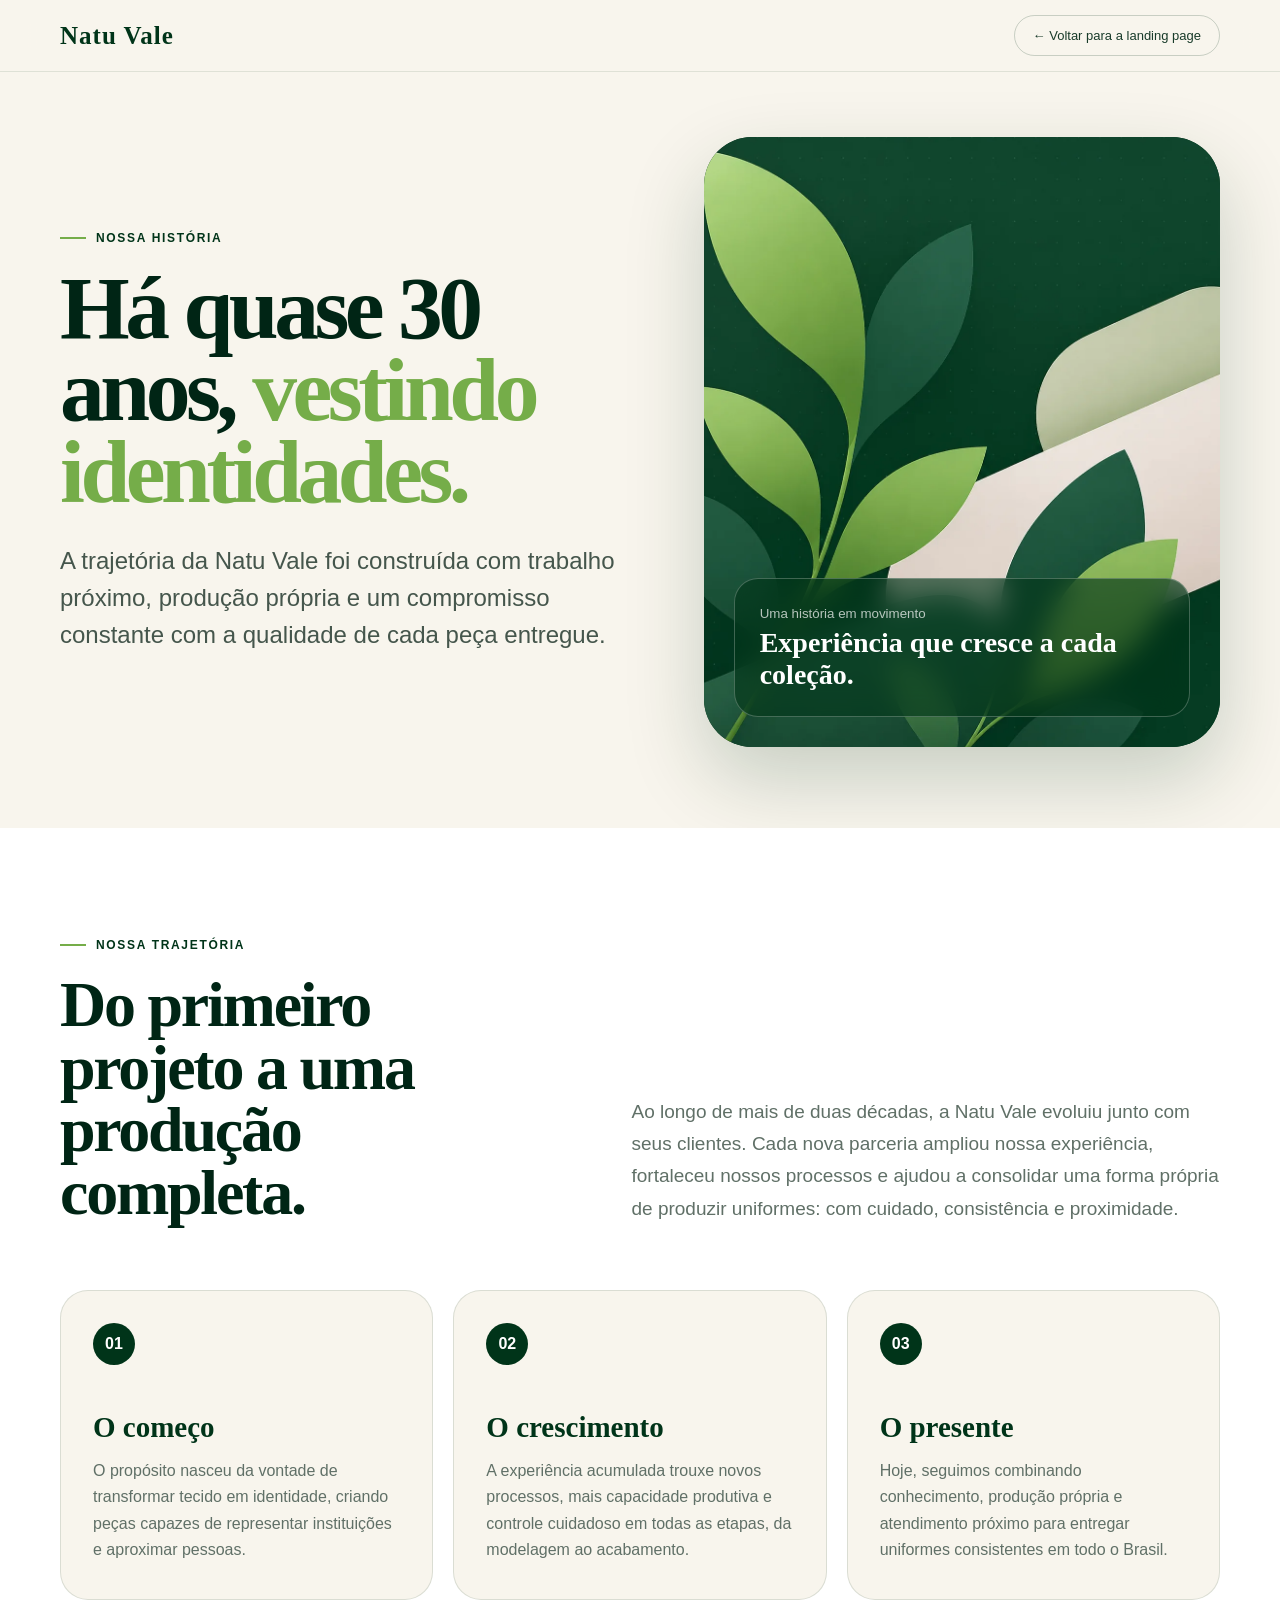
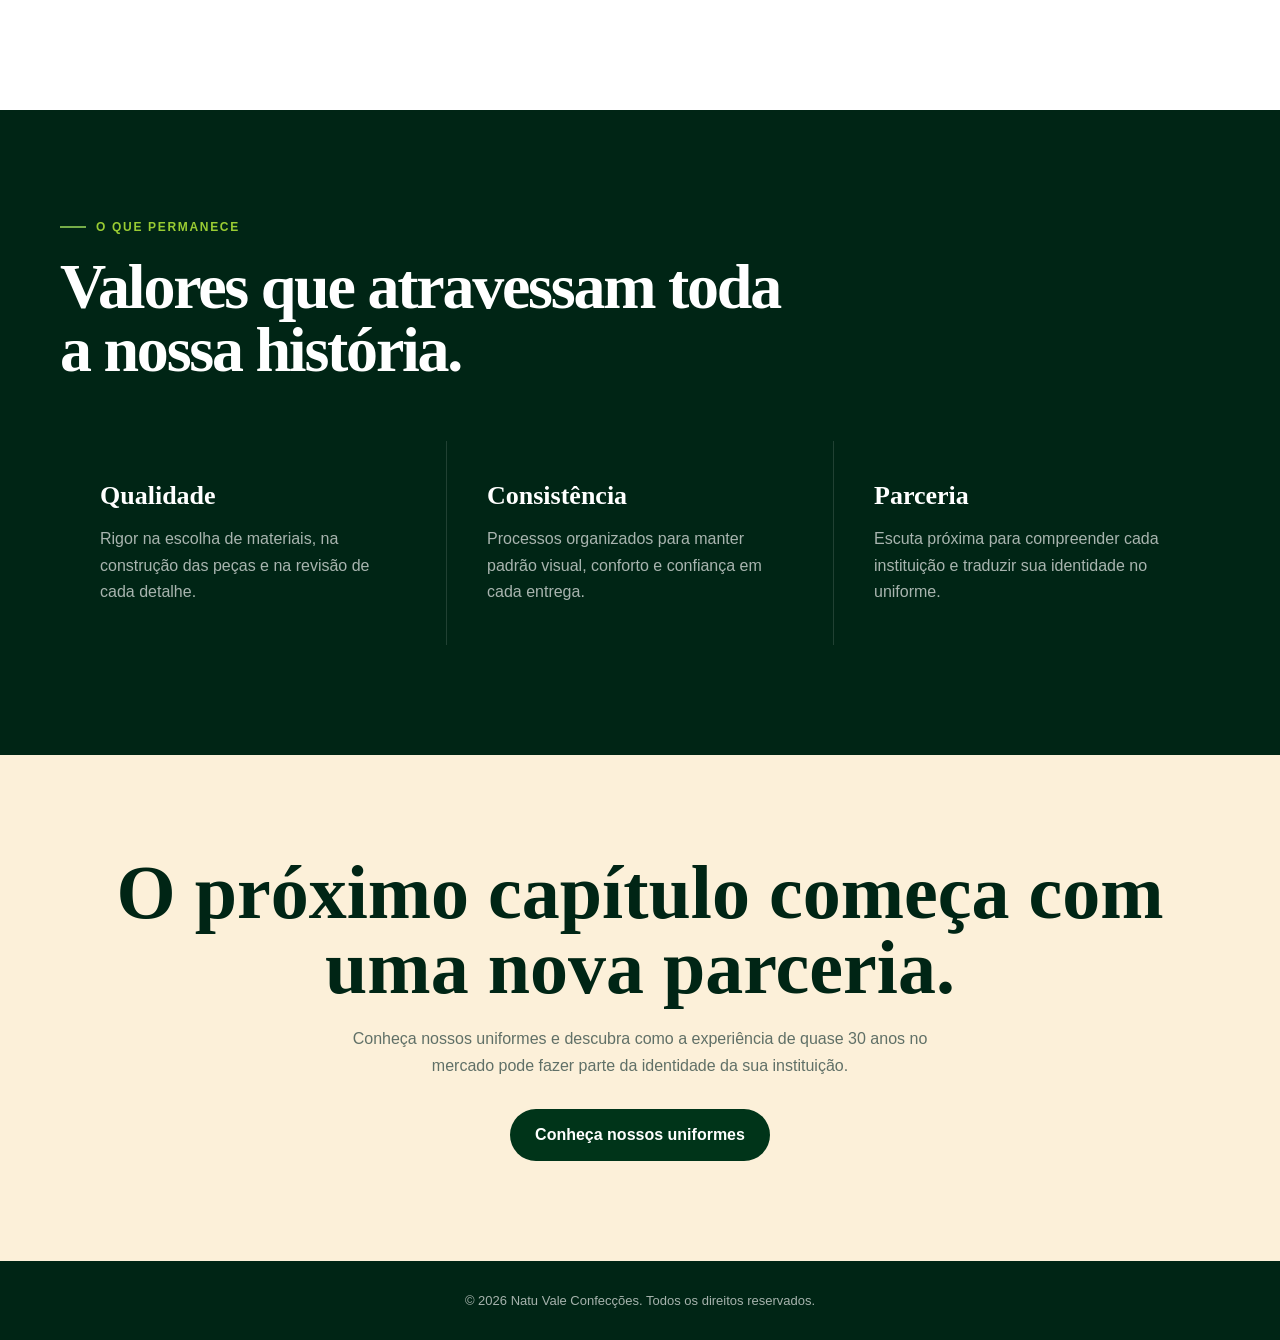
==== nossa-historia.html @ 0e9da81b "Add files via upload" ====
<!doctype html>
<html lang="pt-BR">
<head>
  <meta charset="utf-8">
  <meta name="viewport" content="width=device-width,initial-scale=1">
  <meta name="description" content="Conheça a trajetória de quase 30 anos da Natu Vale.">
  <title>Nossa História | Natu Vale</title>
  <link rel="icon" type="image/png" href="[data-uri]">
  <link rel="shortcut icon" type="image/png" href="[data-uri]">
  <link rel="apple-touch-icon" href="[data-uri]">
  <style>
    :root{--green:#003419;--dark:#002515;--leaf:#75ad49;--light:#99cc33;--off:#fcf0d9;--paper:#f8f5ed;--ink:#183b2a;--muted:#607067}
    *{box-sizing:border-box;margin:0;padding:0}html{scroll-behavior:smooth}body{font-family:Arial,sans-serif;color:var(--ink);background:var(--paper)}a{color:inherit;text-decoration:none}.container{width:min(1160px,calc(100% - 40px));margin:auto}
    header{position:fixed;z-index:10;inset:0 0 auto;height:72px;border-bottom:1px solid rgba(0,52,25,.1);background:rgba(248,245,237,.86);backdrop-filter:blur(18px)}nav{height:100%;display:flex;align-items:center;justify-content:space-between;gap:24px}.brand{font-family:Georgia,serif;font-size:25px;font-weight:700;color:var(--green);letter-spacing:.04em}.back{padding:12px 18px;border:1px solid rgba(0,52,25,.2);border-radius:999px;font-size:13px;transition:.25s}.back:hover{color:#fff;background:var(--green)}
    .hero{min-height:92vh;display:grid;align-items:center;padding:126px 0 70px;overflow:hidden}.hero-grid{display:grid;grid-template-columns:1fr .9fr;align-items:center;gap:70px}.eyebrow{display:flex;align-items:center;gap:10px;margin-bottom:22px;color:var(--green);font-size:12px;font-weight:700;letter-spacing:.14em;text-transform:uppercase}.eyebrow::before{content:"";width:26px;height:2px;background:var(--leaf)}h1{max-width:720px;font-family:Georgia,serif;font-size:clamp(58px,7vw,96px);line-height:.92;letter-spacing:-.05em;color:var(--dark)}h1 span{color:var(--leaf)}.lead{max-width:610px;margin-top:28px;font-size:clamp(19px,2vw,24px);line-height:1.55;color:#45564c}.hero-art{position:relative;min-height:610px;border-radius:48px;overflow:hidden;background:var(--green);box-shadow:0 32px 80px rgba(0,52,25,.2)}.hero-art img{position:absolute;inset:-3%;width:106%;height:106%;object-fit:cover;animation:art-breathe 8s ease-in-out infinite alternate}.hero-card{position:absolute;left:30px;right:30px;bottom:30px;padding:25px;border:1px solid rgba(255,255,255,.24);border-radius:24px;color:#fff;background:rgba(0,52,25,.62);backdrop-filter:blur(14px)}.hero-card small{color:rgba(255,255,255,.7)}.hero-card strong{display:block;margin-top:5px;font-family:Georgia,serif;font-size:28px}@keyframes art-breathe{to{transform:scale(1.045) translate(-7px,-5px)}}
    .story{padding:110px 0;background:#fff}.story-head{display:grid;grid-template-columns:.9fr 1.1fr;gap:90px;align-items:end}.story h2,.values h2{font-family:Georgia,serif;font-size:clamp(46px,5vw,72px);line-height:.98;letter-spacing:-.035em;color:var(--dark)}.story-intro{font-size:19px;line-height:1.7;color:var(--muted)}.chapters{display:grid;grid-template-columns:repeat(3,1fr);gap:20px;margin-top:65px}.chapter{min-height:310px;padding:32px;border:1px solid rgba(0,52,25,.12);border-radius:28px;background:var(--paper);transition:.3s}.chapter:hover{transform:translateY(-7px);box-shadow:0 24px 55px rgba(0,52,25,.1)}.chapter span{display:grid;place-items:center;width:42px;height:42px;border-radius:50%;color:#fff;background:var(--green);font-weight:700}.chapter h3{margin-top:46px;font-family:Georgia,serif;font-size:29px;color:var(--green)}.chapter p{margin-top:14px;line-height:1.65;color:var(--muted)}
    .values{padding:110px 0;color:#fff;background:var(--dark)}.values h2{max-width:760px;color:#fff}.value-grid{display:grid;grid-template-columns:repeat(3,1fr);gap:1px;margin-top:60px;background:rgba(255,255,255,.13)}.value{padding:40px;background:var(--dark)}.value b{font-family:Georgia,serif;font-size:26px}.value p{margin-top:15px;line-height:1.65;color:rgba(255,255,255,.66)}
    .cta{padding:100px 0;text-align:center;background:var(--off)}.cta h2{font-family:Georgia,serif;font-size:clamp(45px,6vw,76px);line-height:.98;color:var(--dark)}.cta p{margin:22px auto 30px;max-width:620px;line-height:1.65;color:var(--muted)}.button{display:inline-flex;min-height:52px;align-items:center;padding:0 25px;border-radius:999px;color:#fff;background:var(--green);font-weight:700}footer{padding:32px 0;text-align:center;color:rgba(255,255,255,.65);background:var(--dark);font-size:13px}
    @media(max-width:850px){.hero-grid,.story-head{grid-template-columns:1fr}.hero-art{min-height:520px}.chapters,.value-grid{grid-template-columns:1fr}.story-head{gap:28px}.hero{padding-top:110px}.hero-grid{gap:40px}}@media(max-width:560px){.container{width:min(100% - 28px,1160px)}header{height:66px}.brand{font-size:21px}.back{padding:10px 14px}.hero-art{min-height:440px;border-radius:30px}.hero-card{left:18px;right:18px;bottom:18px}.story,.values{padding:80px 0}.chapters{margin-top:42px}}
    @media(prefers-reduced-motion:reduce){html{scroll-behavior:auto}.hero-art img{animation:none}.chapter{transition:none}}
  </style>
</head>
<body>
  <header><nav class="container"><a class="brand" href="index.html">Natu Vale</a><a class="back" href="index.html">← Voltar para a landing page</a></nav></header>
  <main>
    <section class="hero"><div class="container hero-grid"><div><div class="eyebrow">Nossa história</div><h1>Há quase 30 anos, <span>vestindo identidades.</span></h1><p class="lead">A trajetória da Natu Vale foi construída com trabalho próximo, produção própria e um compromisso constante com a qualidade de cada peça entregue.</p></div><div class="hero-art"><img src="[data-uri]" alt="Composição botânica da identidade Natu Vale"><div class="hero-card"><small>Uma história em movimento</small><strong>Experiência que cresce a cada coleção.</strong></div></div></div></section>
    <section class="story"><div class="container"><div class="story-head"><div><div class="eyebrow">Nossa trajetória</div><h2>Do primeiro projeto a uma produção completa.</h2></div><p class="story-intro">Ao longo de mais de duas décadas, a Natu Vale evoluiu junto com seus clientes. Cada nova parceria ampliou nossa experiência, fortaleceu nossos processos e ajudou a consolidar uma forma própria de produzir uniformes: com cuidado, consistência e proximidade.</p></div><div class="chapters"><article class="chapter"><span>01</span><h3>O começo</h3><p>O propósito nasceu da vontade de transformar tecido em identidade, criando peças capazes de representar instituições e aproximar pessoas.</p></article><article class="chapter"><span>02</span><h3>O crescimento</h3><p>A experiência acumulada trouxe novos processos, mais capacidade produtiva e controle cuidadoso em todas as etapas, da modelagem ao acabamento.</p></article><article class="chapter"><span>03</span><h3>O presente</h3><p>Hoje, seguimos combinando conhecimento, produção própria e atendimento próximo para entregar uniformes consistentes em todo o Brasil.</p></article></div></div></section>
    <section class="values"><div class="container"><div class="eyebrow" style="color:#99cc33">O que permanece</div><h2>Valores que atravessam toda a nossa história.</h2><div class="value-grid"><article class="value"><b>Qualidade</b><p>Rigor na escolha de materiais, na construção das peças e na revisão de cada detalhe.</p></article><article class="value"><b>Consistência</b><p>Processos organizados para manter padrão visual, conforto e confiança em cada entrega.</p></article><article class="value"><b>Parceria</b><p>Escuta próxima para compreender cada instituição e traduzir sua identidade no uniforme.</p></article></div></div></section>
    <section class="cta"><div class="container"><h2>O próximo capítulo começa com uma nova parceria.</h2><p>Conheça nossos uniformes e descubra como a experiência de quase 30 anos no mercado pode fazer parte da identidade da sua instituição.</p><a class="button" href="index.html#uniformes">Conheça nossos uniformes</a></div></section>
  </main>
  <footer><div class="container">© 2026 Natu Vale Confecções. Todos os direitos reservados.</div></footer>
</body>
</html>
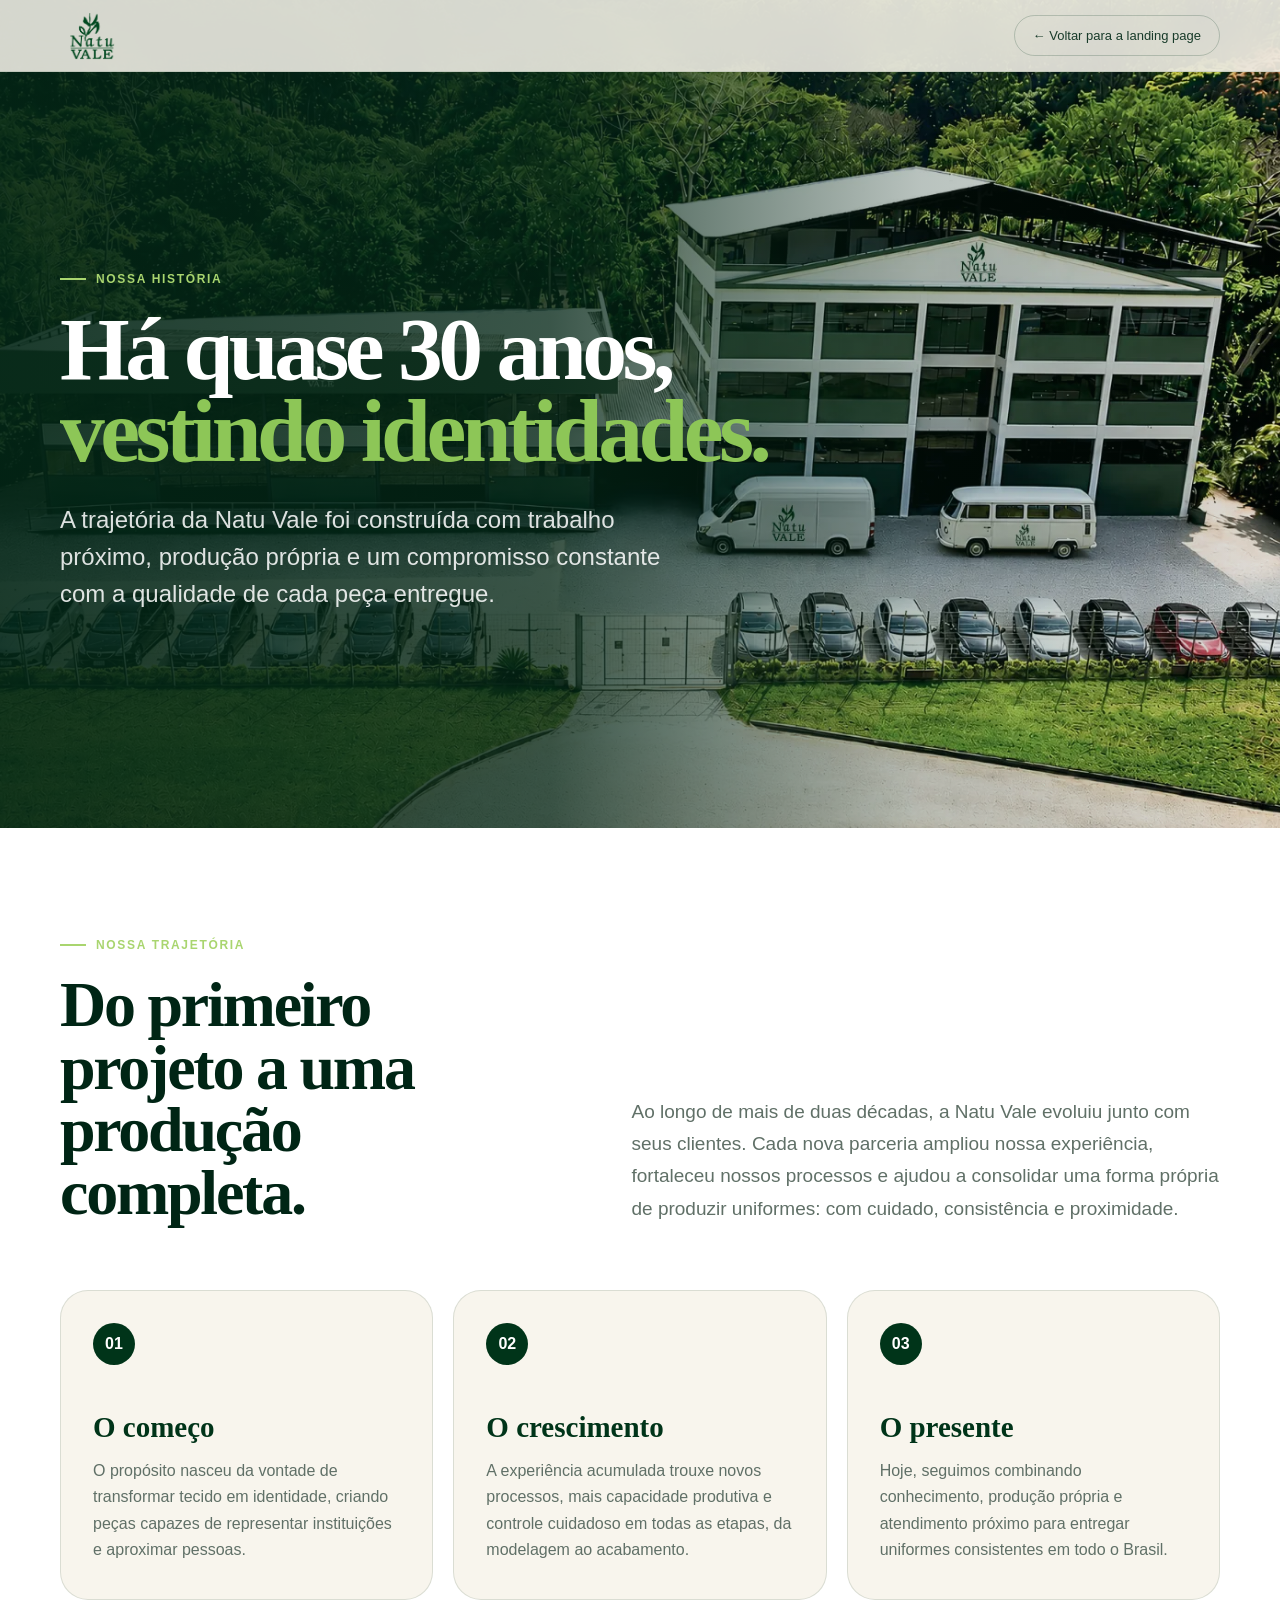
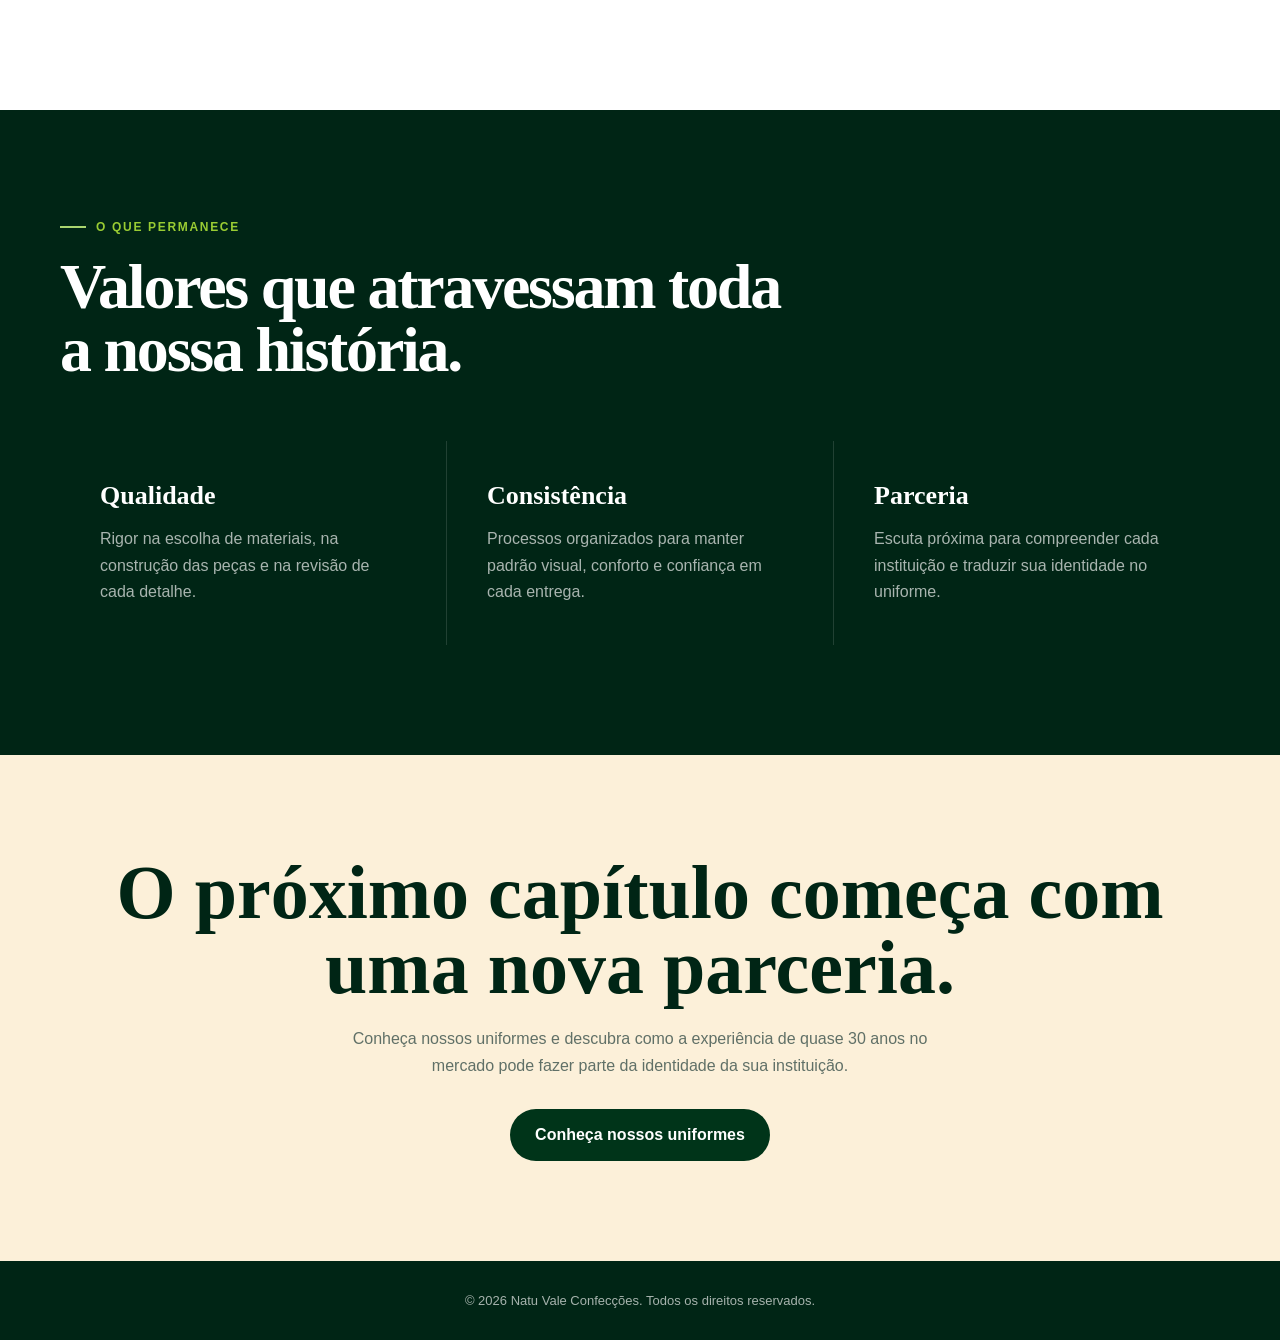
==== commit b011bb62: "Add files via upload" ====
--- a/nossa-historia.html
+++ b/nossa-historia.html
@@ -11,8 +11,15 @@
   <style>
     :root{--green:#003419;--dark:#002515;--leaf:#75ad49;--light:#99cc33;--off:#fcf0d9;--paper:#f8f5ed;--ink:#183b2a;--muted:#607067}
     *{box-sizing:border-box;margin:0;padding:0}html{scroll-behavior:smooth}body{font-family:Arial,sans-serif;color:var(--ink);background:var(--paper)}a{color:inherit;text-decoration:none}.container{width:min(1160px,calc(100% - 40px));margin:auto}
-    header{position:fixed;z-index:10;inset:0 0 auto;height:72px;border-bottom:1px solid rgba(0,52,25,.1);background:rgba(248,245,237,.86);backdrop-filter:blur(18px)}nav{height:100%;display:flex;align-items:center;justify-content:space-between;gap:24px}.brand{font-family:Georgia,serif;font-size:25px;font-weight:700;color:var(--green);letter-spacing:.04em}.back{padding:12px 18px;border:1px solid rgba(0,52,25,.2);border-radius:999px;font-size:13px;transition:.25s}.back:hover{color:#fff;background:var(--green)}
-    .hero{min-height:92vh;display:grid;align-items:center;padding:126px 0 70px;overflow:hidden}.hero-grid{display:grid;grid-template-columns:1fr .9fr;align-items:center;gap:70px}.eyebrow{display:flex;align-items:center;gap:10px;margin-bottom:22px;color:var(--green);font-size:12px;font-weight:700;letter-spacing:.14em;text-transform:uppercase}.eyebrow::before{content:"";width:26px;height:2px;background:var(--leaf)}h1{max-width:720px;font-family:Georgia,serif;font-size:clamp(58px,7vw,96px);line-height:.92;letter-spacing:-.05em;color:var(--dark)}h1 span{color:var(--leaf)}.lead{max-width:610px;margin-top:28px;font-size:clamp(19px,2vw,24px);line-height:1.55;color:#45564c}.hero-art{position:relative;min-height:610px;border-radius:48px;overflow:hidden;background:var(--green);box-shadow:0 32px 80px rgba(0,52,25,.2)}.hero-art img{position:absolute;inset:-3%;width:106%;height:106%;object-fit:cover;animation:art-breathe 8s ease-in-out infinite alternate}.hero-card{position:absolute;left:30px;right:30px;bottom:30px;padding:25px;border:1px solid rgba(255,255,255,.24);border-radius:24px;color:#fff;background:rgba(0,52,25,.62);backdrop-filter:blur(14px)}.hero-card small{color:rgba(255,255,255,.7)}.hero-card strong{display:block;margin-top:5px;font-family:Georgia,serif;font-size:28px}@keyframes art-breathe{to{transform:scale(1.045) translate(-7px,-5px)}}
+    header{position:fixed;z-index:10;inset:0 0 auto;height:72px;border-bottom:1px solid rgba(0,52,25,.1);background:rgba(248,245,237,.86);backdrop-filter:blur(18px)}nav{height:100%;display:flex;align-items:center;justify-content:space-between;gap:24px}.brand{height:100%;display:flex;align-items:center;padding-block:9px}.brand img{display:block;width:64px;height:48px;object-fit:contain}.back{padding:12px 18px;border:1px solid rgba(0,52,25,.2);border-radius:999px;font-size:13px;transition:.25s}.back:hover{color:#fff;background:var(--green)}
+    .hero{position:relative;min-height:92vh;display:grid;align-items:center;padding:126px 0 70px;overflow:hidden;background:linear-gradient(90deg,rgba(3,38,22,.9) 0%,rgba(3,38,22,.78) 43%,rgba(3,38,22,.28) 72%,rgba(3,38,22,.12) 100%),url("[data-uri]